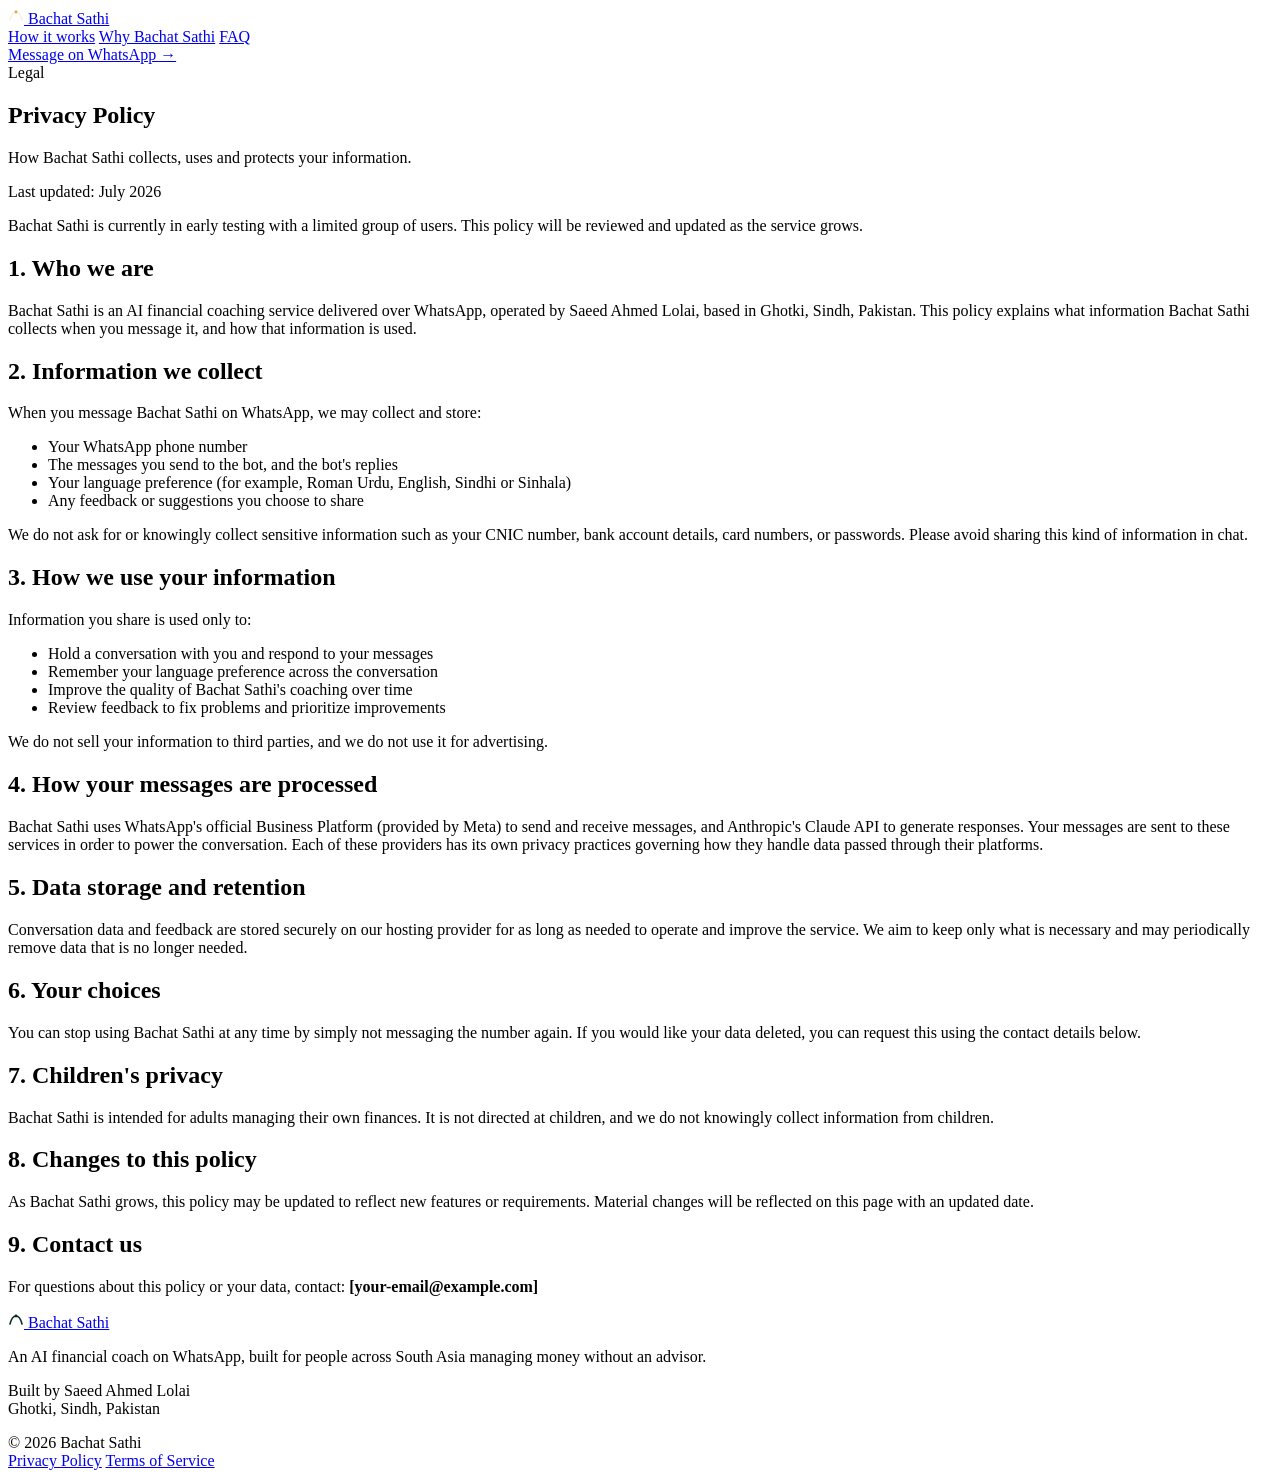
==== privacy.html @ 4c4a2306 "Add files via upload" ====
<!DOCTYPE html>
<html lang="en">
<head>
<meta charset="UTF-8">
<meta name="viewport" content="width=device-width, initial-scale=1.0">
<title>Privacy Policy — Bachat Sathi</title>
<meta name="description" content="How Bachat Sathi collects, uses and protects your information.">
<link rel="icon" href="data:image/svg+xml,%3Csvg xmlns='http://www.w3.org/2000/svg' viewBox='0 0 32 32'%3E%3Crect width='32' height='32' rx='8' fill='%230B2827'/%3E%3Cpath d='M6 24c0 0 4-16 10-16s10 16 10 16' stroke='%23F6F1E4' stroke-width='2.4' fill='none' stroke-linecap='round'/%3E%3Ccircle cx='16' cy='8' r='2.2' fill='%23E2A23B'/%3E%3C/svg%3E">
<link rel="preconnect" href="https://fonts.googleapis.com">
<link rel="preconnect" href="https://fonts.gstatic.com" crossorigin>
<link href="https://fonts.googleapis.com/css2?family=Fraunces:opsz,wght@9..144,400;9..144,500;9..144,600;9..144,700&family=Manrope:wght@400;500;600;700;800&display=swap" rel="stylesheet">
<link rel="stylesheet" href="assets/style.css">
</head>
<body>

<div class="nav">
  <div class="nav-inner">
    <a class="brand" href="index.html">
      <span class="mark">
        <svg width="16" height="16" viewBox="0 0 16 16" fill="none"><path d="M2 12C2 12 4 4 8 4C12 4 14 12 14 12" stroke="#F6F1E4" stroke-width="1.6" stroke-linecap="round"/><circle cx="8" cy="4" r="1.4" fill="#E2A23B"/></svg>
      </span>
      Bachat Sathi
    </a>
    <div class="nav-links">
      <a href="index.html#how">How it works</a>
      <a href="index.html#why">Why Bachat Sathi</a>
      <a href="index.html#faq">FAQ</a>
    </div>
    <a class="nav-cta" href="https://wa.me/15551496359" target="_blank" rel="noopener">
      Message on WhatsApp →
    </a>
  </div>
</div>

<section class="legal-hero">
  <div class="wrap">
    <div class="eyebrow">Legal</div>
    <h1>Privacy Policy</h1>
    <p>How Bachat Sathi collects, uses and protects your information.</p>
  </div>
</section>

<div class="legal-body">
  <p class="updated">Last updated: July 2026</p>

  <div class="callout">
    Bachat Sathi is currently in early testing with a limited group of users. This policy will be reviewed and updated as the service grows.
  </div>

  <h2>1. Who we are</h2>
  <p>Bachat Sathi is an AI financial coaching service delivered over WhatsApp, operated by Saeed Ahmed Lolai, based in Ghotki, Sindh, Pakistan. This policy explains what information Bachat Sathi collects when you message it, and how that information is used.</p>

  <h2>2. Information we collect</h2>
  <p>When you message Bachat Sathi on WhatsApp, we may collect and store:</p>
  <ul>
    <li>Your WhatsApp phone number</li>
    <li>The messages you send to the bot, and the bot's replies</li>
    <li>Your language preference (for example, Roman Urdu, English, Sindhi or Sinhala)</li>
    <li>Any feedback or suggestions you choose to share</li>
  </ul>
  <p>We do not ask for or knowingly collect sensitive information such as your CNIC number, bank account details, card numbers, or passwords. Please avoid sharing this kind of information in chat.</p>

  <h2>3. How we use your information</h2>
  <p>Information you share is used only to:</p>
  <ul>
    <li>Hold a conversation with you and respond to your messages</li>
    <li>Remember your language preference across the conversation</li>
    <li>Improve the quality of Bachat Sathi's coaching over time</li>
    <li>Review feedback to fix problems and prioritize improvements</li>
  </ul>
  <p>We do not sell your information to third parties, and we do not use it for advertising.</p>

  <h2>4. How your messages are processed</h2>
  <p>Bachat Sathi uses WhatsApp's official Business Platform (provided by Meta) to send and receive messages, and Anthropic's Claude API to generate responses. Your messages are sent to these services in order to power the conversation. Each of these providers has its own privacy practices governing how they handle data passed through their platforms.</p>

  <h2>5. Data storage and retention</h2>
  <p>Conversation data and feedback are stored securely on our hosting provider for as long as needed to operate and improve the service. We aim to keep only what is necessary and may periodically remove data that is no longer needed.</p>

  <h2>6. Your choices</h2>
  <p>You can stop using Bachat Sathi at any time by simply not messaging the number again. If you would like your data deleted, you can request this using the contact details below.</p>

  <h2>7. Children's privacy</h2>
  <p>Bachat Sathi is intended for adults managing their own finances. It is not directed at children, and we do not knowingly collect information from children.</p>

  <h2>8. Changes to this policy</h2>
  <p>As Bachat Sathi grows, this policy may be updated to reflect new features or requirements. Material changes will be reflected on this page with an updated date.</p>

  <h2>9. Contact us</h2>
  <p>For questions about this policy or your data, contact: <strong>[your-email@example.com]</strong></p>
</div>

<footer>
  <div class="wrap">
    <div class="top">
      <div>
        <a class="brand" href="index.html">
          <span class="mark">
            <svg width="16" height="16" viewBox="0 0 16 16" fill="none"><path d="M2 12C2 12 4 4 8 4C12 4 14 12 14 12" stroke="#0B2827" stroke-width="1.6" stroke-linecap="round"/><circle cx="8" cy="4" r="1.4" fill="#0B2827"/></svg>
          </span>
          Bachat Sathi
        </a>
        <p>An AI financial coach on WhatsApp, built for people across South Asia managing money without an advisor.</p>
      </div>
      <div>
        <p>Built by Saeed Ahmed Lolai<br>Ghotki, Sindh, Pakistan</p>
      </div>
    </div>
    <div class="foot-inner">
      <span>© 2026 Bachat Sathi</span>
      <div class="foot-links">
        <a href="privacy.html">Privacy Policy</a>
        <a href="terms.html">Terms of Service</a>
      </div>
    </div>
  </div>
</footer>

</body>
</html>
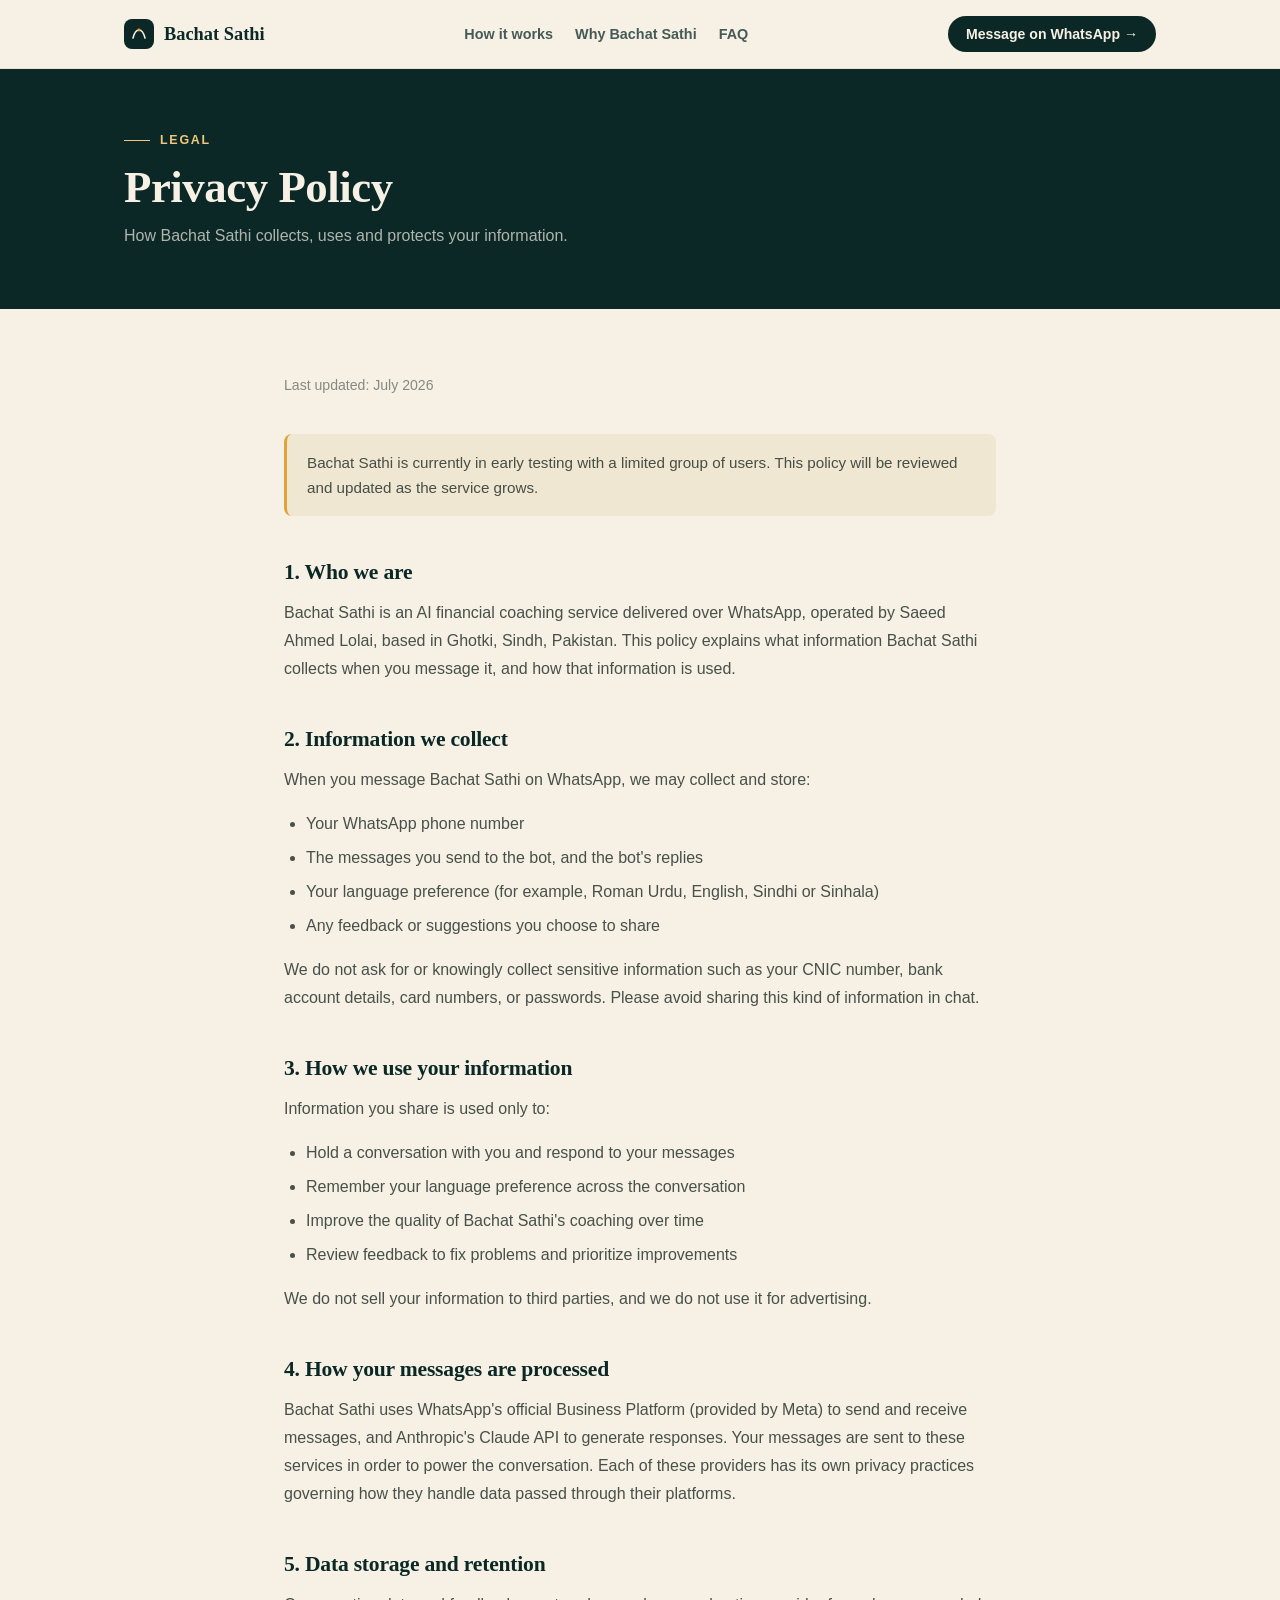
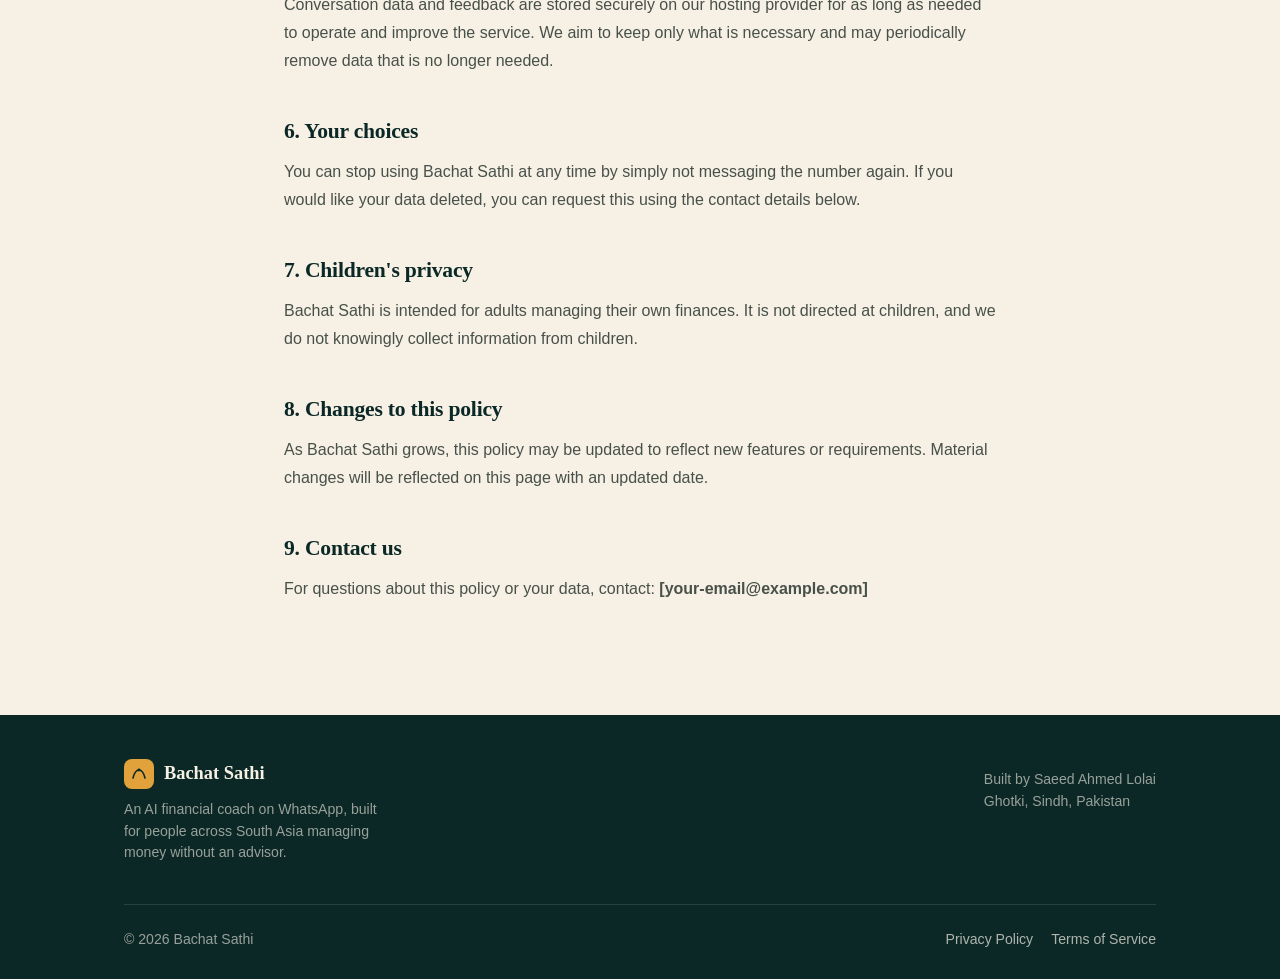
==== commit ca283351: "Update privacy.html" ====
--- a/privacy.html
+++ b/privacy.html
@@ -9,7 +9,7 @@
 <link rel="preconnect" href="https://fonts.googleapis.com">
 <link rel="preconnect" href="https://fonts.gstatic.com" crossorigin>
 <link href="https://fonts.googleapis.com/css2?family=Fraunces:opsz,wght@9..144,400;9..144,500;9..144,600;9..144,700&family=Manrope:wght@400;500;600;700;800&display=swap" rel="stylesheet">
-<link rel="stylesheet" href="assets/style.css">
+<link rel="stylesheet" href="style.css">
 </head>
 <body>
 
--- a/style.css
+++ b/style.css
@@ -0,0 +1,352 @@
+:root{
+  --ink:#17231F;
+  --teal:#123B39;
+  --teal-deep:#0B2827;
+  --paper:#F6F1E4;
+  --paper-warm:#EFE7D2;
+  --marigold:#E2A23B;
+  --marigold-soft:#F0C77E;
+  --rust:#B15437;
+}
+*{box-sizing:border-box;}
+html{scroll-behavior:smooth;}
+body{
+  margin:0;
+  font-family:'Manrope', sans-serif;
+  background:var(--paper);
+  color:var(--ink);
+  -webkit-font-smoothing:antialiased;
+}
+h1,h2,h3{
+  font-family:'Fraunces', serif;
+  margin:0;
+  letter-spacing:-0.01em;
+}
+a{color:inherit;}
+img,svg{display:block;max-width:100%;}
+:focus-visible{
+  outline:2px solid var(--marigold);
+  outline-offset:3px;
+  border-radius:4px;
+}
+@media (prefers-reduced-motion: reduce){
+  *{ animation:none !important; transition:none !important; scroll-behavior:auto !important; }
+}
+.wrap{
+  max-width:1080px;
+  margin:0 auto;
+  padding:0 24px;
+}
+
+/* ---------- NAV ---------- */
+.nav{
+  position:sticky; top:0; z-index:20;
+  background:rgba(246,241,228,0.92);
+  backdrop-filter: blur(6px);
+  border-bottom:1px solid rgba(23,35,31,0.08);
+}
+.nav-inner{
+  max-width:1080px; margin:0 auto; padding:16px 24px;
+  display:flex; align-items:center; justify-content:space-between;
+  gap:16px; flex-wrap:wrap;
+}
+.brand{
+  display:flex; align-items:center; gap:10px;
+  font-family:'Fraunces', serif; font-weight:600; font-size:1.15rem;
+  color:var(--teal-deep);
+  text-decoration:none;
+}
+.brand .mark{
+  width:30px;height:30px;border-radius:8px;
+  background:var(--teal-deep);
+  display:flex;align-items:center;justify-content:center;
+  flex-shrink:0;
+}
+.nav-links{
+  display:flex; align-items:center; gap:22px;
+  font-size:0.9rem; font-weight:600; color:var(--teal-deep);
+}
+.nav-links a{ text-decoration:none; opacity:0.75; }
+.nav-links a:hover{ opacity:1; }
+.nav-cta{
+  background:var(--teal-deep); color:var(--paper);
+  padding:10px 18px; border-radius:100px;
+  font-weight:700; font-size:0.88rem;
+  text-decoration:none;
+  display:inline-flex; align-items:center; gap:8px;
+  transition:transform .15s ease, background .15s ease;
+}
+.nav-cta:hover{ background:var(--rust); transform:translateY(-1px); }
+
+/* ---------- HERO ---------- */
+.hero{
+  background:
+    radial-gradient(ellipse 900px 500px at 82% -10%, rgba(226,162,59,0.35), transparent 60%),
+    var(--teal-deep);
+  color:var(--paper);
+  padding:88px 0 100px;
+  position:relative;
+  overflow:hidden;
+}
+.hero-grid{
+  display:grid;
+  grid-template-columns: 1.15fr 0.85fr;
+  gap:56px;
+  align-items:center;
+}
+.eyebrow{
+  font-size:0.78rem; letter-spacing:0.14em; text-transform:uppercase;
+  color:var(--marigold-soft); font-weight:700; margin-bottom:18px;
+  display:flex; align-items:center; gap:10px;
+}
+.eyebrow::before{
+  content:""; width:26px; height:1px; background:var(--marigold-soft);
+}
+.hero h1{
+  font-size:clamp(2.3rem, 4.4vw, 3.5rem);
+  line-height:1.08;
+  font-weight:600;
+  color:var(--paper);
+}
+.hero h1 em{
+  font-style:italic; color:var(--marigold-soft); font-weight:500;
+}
+.hero p.lead{
+  margin-top:22px;
+  font-size:1.1rem;
+  line-height:1.6;
+  color:rgba(246,241,228,0.78);
+  max-width:46ch;
+}
+.hero-actions{
+  margin-top:34px;
+  display:flex; align-items:center; gap:18px; flex-wrap:wrap;
+}
+.btn-primary{
+  background:var(--marigold);
+  color:var(--teal-deep);
+  padding:15px 26px;
+  border-radius:100px;
+  font-weight:800;
+  text-decoration:none;
+  font-size:0.98rem;
+  display:inline-flex; align-items:center; gap:10px;
+  box-shadow:0 8px 24px -8px rgba(226,162,59,0.55);
+  transition:transform .15s ease, box-shadow .15s ease;
+}
+.btn-primary:hover{ transform:translateY(-2px); box-shadow:0 12px 28px -8px rgba(226,162,59,0.65); }
+.hero-note{ font-size:0.85rem; color:rgba(246,241,228,0.55); }
+
+/* Ledger illustration */
+.ledger{
+  background:rgba(246,241,228,0.06);
+  border:1px solid rgba(246,241,228,0.14);
+  border-radius:20px;
+  padding:28px 26px;
+}
+.ledger-head{
+  display:flex; justify-content:space-between; align-items:baseline;
+  margin-bottom:18px;
+  font-family:'Fraunces', serif;
+}
+.ledger-head span:first-child{ font-size:0.95rem; color:rgba(246,241,228,0.6); }
+.ledger-head span:last-child{ font-size:1.6rem; color:var(--marigold-soft); font-weight:600; }
+.bars{ display:flex; align-items:flex-end; gap:10px; height:130px; }
+.bar{
+  flex:1; background:linear-gradient(180deg, var(--marigold-soft), var(--marigold));
+  border-radius:6px 6px 2px 2px;
+  position:relative;
+}
+.bar span{
+  position:absolute; bottom:-22px; left:0; right:0; text-align:center;
+  font-size:0.68rem; color:rgba(246,241,228,0.5);
+}
+.ledger-foot{
+  margin-top:38px; padding-top:16px; border-top:1px dashed rgba(246,241,228,0.2);
+  font-size:0.85rem; color:rgba(246,241,228,0.55);
+  display:flex; justify-content:space-between;
+}
+
+/* ---------- LANGUAGES STRIP ---------- */
+.langs{
+  background:var(--paper-warm);
+  border-bottom:1px solid rgba(23,35,31,0.08);
+  padding:18px 0;
+}
+.langs-inner{
+  max-width:1080px; margin:0 auto; padding:0 24px;
+  display:flex; align-items:center; gap:16px; flex-wrap:wrap;
+  font-size:0.9rem; color:var(--teal-deep);
+}
+.langs-inner .label{ font-weight:700; }
+.chip{
+  background:var(--paper); border:1px solid rgba(23,35,31,0.12);
+  padding:6px 14px; border-radius:100px; font-weight:600;
+}
+
+/* ---------- SECTIONS ---------- */
+section{ padding:96px 0; }
+.section-head{ max-width:640px; margin-bottom:56px; }
+.section-head .eyebrow{ color:var(--rust); }
+.section-head .eyebrow::before{ background:var(--rust); }
+.section-head h2{
+  font-size:clamp(1.8rem, 3vw, 2.4rem);
+  color:var(--teal-deep);
+  font-weight:600;
+}
+.section-head p{
+  margin-top:16px; font-size:1.05rem; line-height:1.6; color:rgba(23,35,31,0.7);
+}
+
+.steps{
+  display:grid;
+  grid-template-columns: repeat(3, 1fr);
+  gap:2px;
+  background:rgba(23,35,31,0.1);
+  border-radius:20px;
+  overflow:hidden;
+}
+.step{
+  background:var(--paper); padding:36px 28px;
+}
+.step .num{
+  font-family:'Fraunces', serif; font-size:2.6rem; font-weight:600;
+  color:var(--marigold); line-height:1;
+}
+.step h3{
+  margin-top:18px; font-size:1.15rem; color:var(--teal-deep); font-weight:600;
+}
+.step p{
+  margin-top:10px; font-size:0.95rem; line-height:1.55; color:rgba(23,35,31,0.68);
+}
+
+/* ---------- WHY ---------- */
+.why{ background:var(--teal); color:var(--paper); }
+.why .section-head .eyebrow{ color:var(--marigold-soft); }
+.why .section-head .eyebrow::before{ background:var(--marigold-soft); }
+.why .section-head h2{ color:var(--paper); }
+.why .section-head p{ color:rgba(246,241,228,0.72); }
+.why-grid{
+  display:grid; grid-template-columns:repeat(2,1fr); gap:28px;
+}
+.why-item{
+  padding:26px; border-radius:16px;
+  background:rgba(246,241,228,0.05);
+  border:1px solid rgba(246,241,228,0.12);
+}
+.why-item h3{
+  font-size:1.05rem; font-weight:700; color:var(--marigold-soft);
+  font-family:'Manrope', sans-serif;
+}
+.why-item p{
+  margin-top:8px; font-size:0.93rem; line-height:1.6; color:rgba(246,241,228,0.75);
+}
+
+/* ---------- FAQ ---------- */
+.faq-list{ display:flex; flex-direction:column; gap:2px; background:rgba(23,35,31,0.1); border-radius:16px; overflow:hidden; }
+.faq-item{ background:var(--paper); }
+.faq-item summary{
+  cursor:pointer; list-style:none; padding:22px 26px;
+  display:flex; justify-content:space-between; align-items:center; gap:16px;
+  font-weight:700; color:var(--teal-deep); font-size:1rem;
+}
+.faq-item summary::-webkit-details-marker{ display:none; }
+.faq-item summary::after{
+  content:"+"; font-family:'Fraunces', serif; font-size:1.4rem; color:var(--marigold);
+  flex-shrink:0;
+}
+.faq-item[open] summary::after{ content:"–"; }
+.faq-item .faq-body{
+  padding:0 26px 22px; font-size:0.95rem; line-height:1.65; color:rgba(23,35,31,0.7);
+  max-width:65ch;
+}
+
+/* ---------- CTA ---------- */
+.cta{
+  text-align:center;
+  background:var(--paper-warm);
+}
+.cta h2{
+  font-size:clamp(1.8rem,3.4vw,2.6rem); color:var(--teal-deep); font-weight:600;
+  max-width:20ch; margin:0 auto;
+}
+.cta p{
+  margin:18px auto 34px; max-width:48ch; color:rgba(23,35,31,0.68); font-size:1.05rem;
+}
+.btn-dark{
+  background:var(--teal-deep); color:var(--paper);
+  padding:16px 30px; border-radius:100px; font-weight:800;
+  text-decoration:none; display:inline-flex; align-items:center; gap:10px;
+  transition:transform .15s ease, background .15s ease;
+}
+.btn-dark:hover{ background:var(--rust); transform:translateY(-2px); }
+
+/* ---------- FOOTER ---------- */
+footer{
+  background:var(--teal-deep); color:rgba(246,241,228,0.6);
+  padding:44px 0 32px;
+  font-size:0.88rem;
+}
+.foot-inner{
+  display:flex; justify-content:space-between; align-items:center; flex-wrap:wrap; gap:16px;
+  border-top:1px solid rgba(246,241,228,0.12);
+  padding-top:26px;
+}
+footer .top{
+  display:flex; justify-content:space-between; flex-wrap:wrap; gap:24px; margin-bottom:26px;
+}
+footer .top .brand{ color:var(--paper); }
+footer .top .brand .mark{ background:var(--marigold); }
+footer .top p{ max-width:34ch; margin-top:10px; line-height:1.55; }
+footer .foot-links{ display:flex; gap:18px; flex-wrap:wrap; }
+footer .foot-links a{ text-decoration:none; color:rgba(246,241,228,0.7); }
+footer .foot-links a:hover{ color:var(--paper); }
+
+/* ---------- LEGAL / POLICY PAGES ---------- */
+.legal-hero{
+  background:var(--teal-deep); color:var(--paper);
+  padding:64px 0 48px;
+}
+.legal-hero .eyebrow{ margin-bottom:14px; }
+.legal-hero h1{
+  font-size:clamp(2rem,3.6vw,2.8rem); font-weight:600; color:var(--paper);
+}
+.legal-hero p{
+  margin-top:14px; color:rgba(246,241,228,0.7); font-size:1rem;
+}
+.legal-body{
+  padding:64px 0 96px;
+  max-width:760px;
+  margin:0 auto;
+  padding-left:24px; padding-right:24px;
+}
+.legal-body h2{
+  font-size:1.35rem; color:var(--teal-deep); font-weight:600;
+  margin-top:44px; margin-bottom:14px;
+}
+.legal-body h2:first-child{ margin-top:0; }
+.legal-body p{
+  font-size:1rem; line-height:1.75; color:rgba(23,35,31,0.78); margin:0 0 16px;
+}
+.legal-body ul{
+  margin:0 0 16px; padding-left:22px; color:rgba(23,35,31,0.78);
+  font-size:1rem; line-height:1.75;
+}
+.legal-body li{ margin-bottom:6px; }
+.legal-body .updated{
+  font-size:0.88rem; color:rgba(23,35,31,0.5); margin-bottom:36px;
+}
+.legal-body .callout{
+  background:var(--paper-warm); border-left:3px solid var(--marigold);
+  padding:16px 20px; border-radius:8px; font-size:0.95rem; line-height:1.65;
+  margin:0 0 28px; color:rgba(23,35,31,0.78);
+}
+
+@media (max-width: 820px){
+  .hero-grid{ grid-template-columns:1fr; }
+  .why-grid{ grid-template-columns:1fr; }
+  .steps{ grid-template-columns:1fr; }
+  section{ padding:64px 0; }
+  .hero{ padding:64px 0 72px; }
+  footer .top{ flex-direction:column; }
+}
